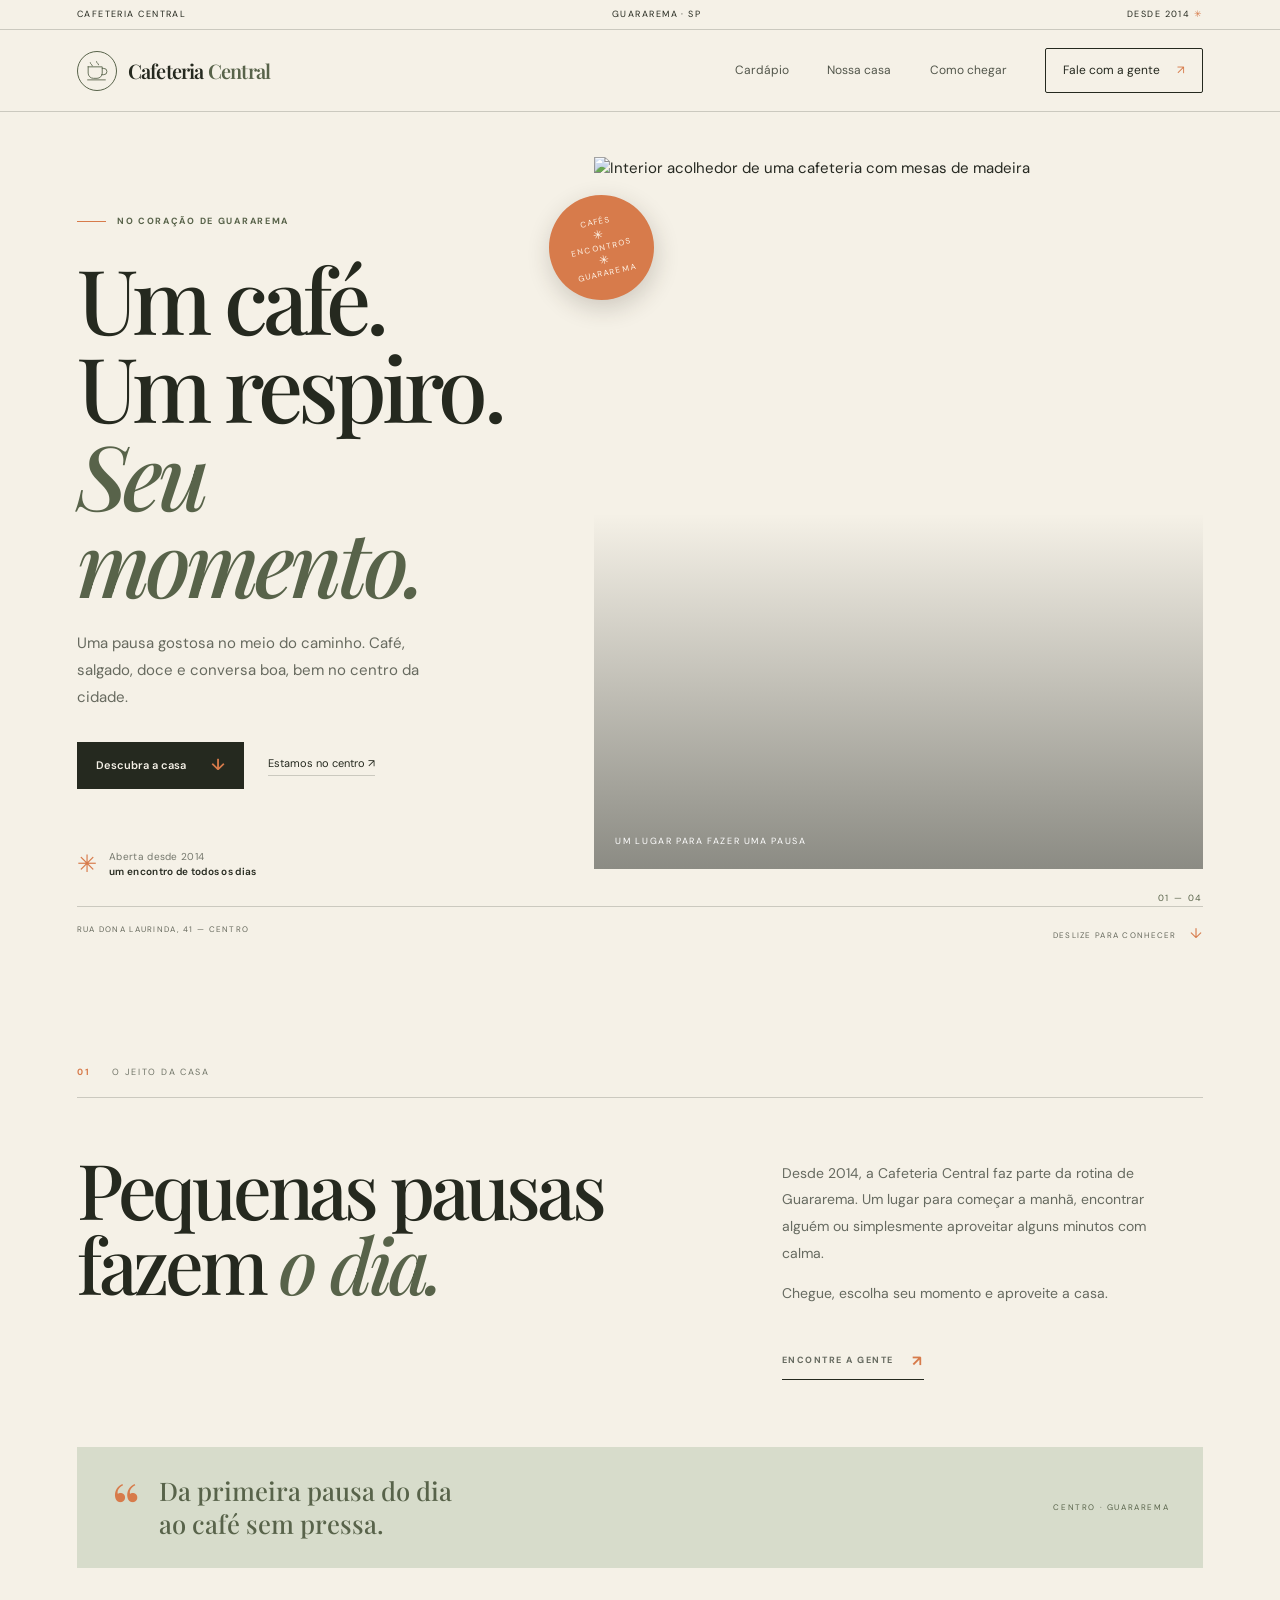
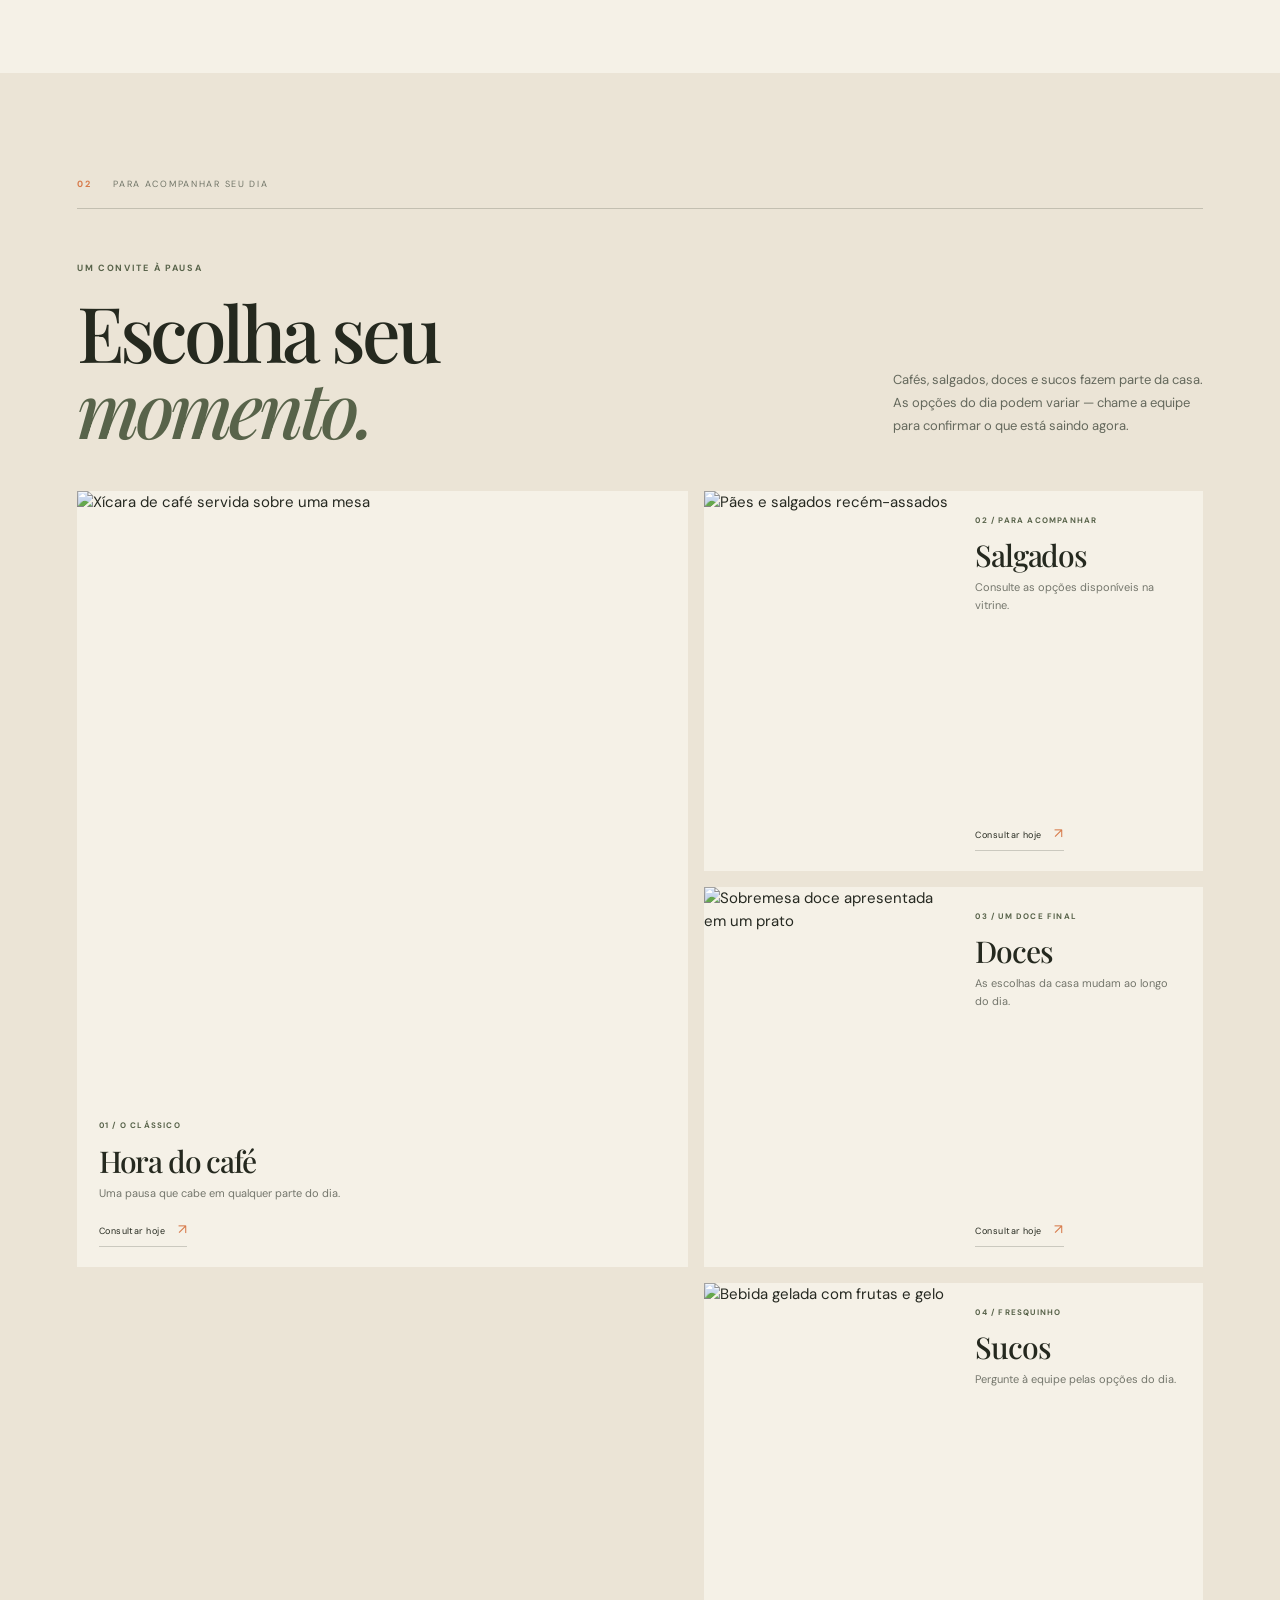
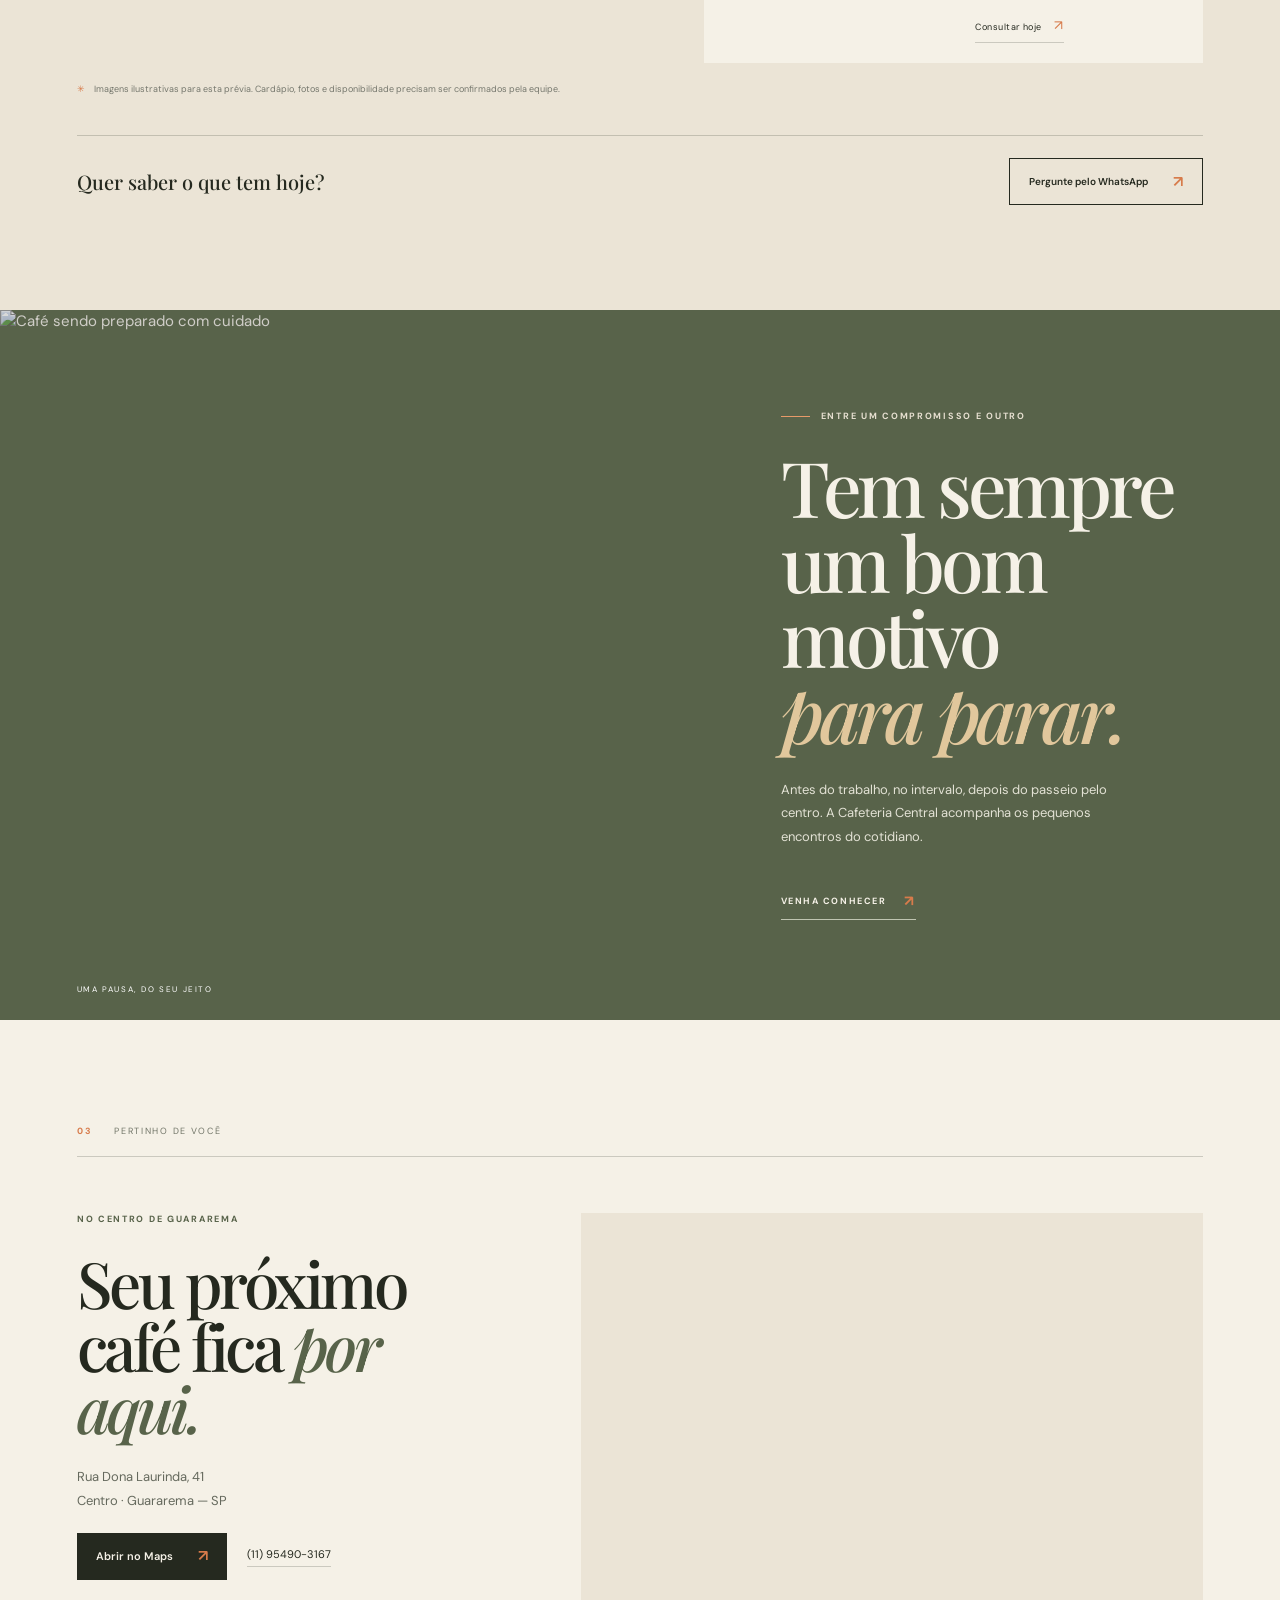
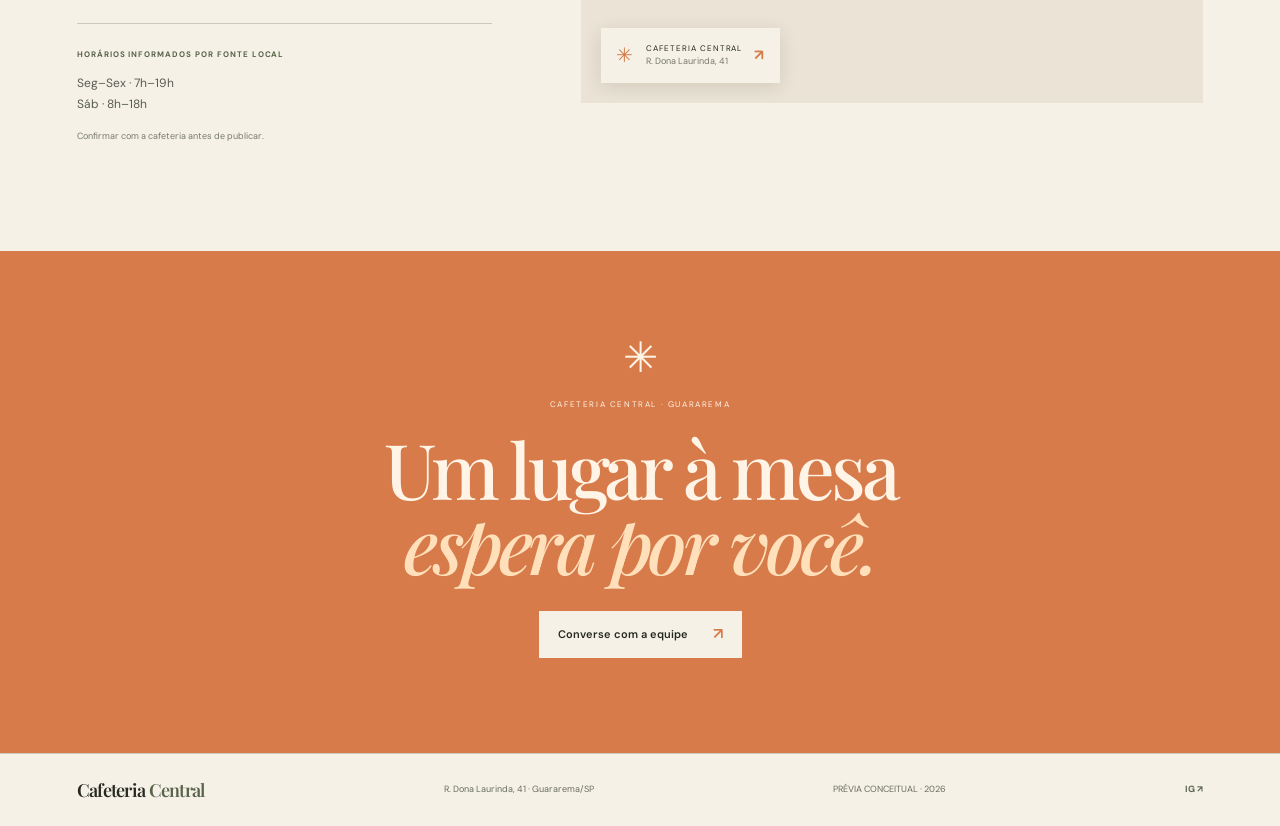
==== index.html @ 7da3eeec "Create Cafeteria Central concept prototype" ====
<!doctype html>
<html lang="pt-BR">
<head>
  <meta charset="utf-8">
  <meta name="viewport" content="width=device-width, initial-scale=1">
  <meta name="theme-color" content="#f5f1e7">
  <meta name="description" content="Uma pausa no centro de Guararema. Cafés, salgados, doces e sucos na Cafeteria Central.">
  <title>Cafeteria Central — Uma pausa no centro de Guararema</title>
  <link rel="preconnect" href="https://fonts.googleapis.com">
  <link rel="preconnect" href="https://fonts.gstatic.com" crossorigin>
  <link href="https://fonts.googleapis.com/css2?family=DM+Sans:wght@400;500;600;700&family=Playfair+Display:wght@500;600;700&display=swap" rel="stylesheet">
  <link rel="stylesheet" href="styles.css">
  <script src="script.js" defer></script>
</head>
<body>
  <a class="skip-link" href="#conteudo">Pular para o conteúdo</a>
  <div class="topline"><span>CAFETERIA CENTRAL</span><span>GUARAREMA · SP</span><span>DESDE 2014 <i aria-hidden="true">✳</i></span></div>
  <header class="site-header">
    <a class="brand" href="#inicio" aria-label="Cafeteria Central, início">
      <span class="brand-mark" aria-hidden="true"><svg viewBox="0 0 48 48"><path d="M8 17h27v12a10 10 0 0 1-10 10h-7A10 10 0 0 1 8 29V17Z"/><path d="M35 20h3a6 6 0 0 1 0 12h-4M12 9c0 3 4 3 4 6m8-8c0 3 4 3 4 6"/><path d="M7 42h34"/></svg></span>
      <span class="brand-name">Cafeteria <b>Central</b></span>
    </a>
    <button class="menu-toggle" aria-label="Abrir menu" aria-expanded="false" aria-controls="main-nav"><span></span><span></span></button>
    <nav id="main-nav" class="main-nav" aria-label="Navegação principal">
      <a href="#cardapio">Cardápio</a><a href="#sobre">Nossa casa</a><a href="#visite">Como chegar</a>
      <a class="nav-cta" href="https://wa.me/5511954903167?text=Oi%21%20Queria%20saber%20as%20op%C3%A7%C3%B5es%20de%20hoje." target="_blank" rel="noreferrer">Fale com a gente <span aria-hidden="true">↗</span></a>
    </nav>
  </header>

  <main id="conteudo">
    <section class="hero" id="inicio">
      <div class="hero-copy">
        <p class="eyebrow"><span class="eyebrow-line"></span> NO CORAÇÃO DE GUARAREMA</p>
        <h1>Um café.<br>Um respiro.<br><em>Seu momento.</em></h1>
        <p class="hero-text">Uma pausa gostosa no meio do caminho. Café, salgado, doce e conversa boa, bem no centro da cidade.</p>
        <div class="hero-actions"><a class="button button-dark" href="#cardapio">Descubra a casa <span aria-hidden="true">↓</span></a><a class="text-link" href="#visite">Estamos no centro <span aria-hidden="true">↗</span></a></div>
        <div class="hero-note"><span class="note-star" aria-hidden="true">✳</span><span>Aberta desde 2014<br><b>um encontro de todos os dias</b></span></div>
      </div>
      <div class="hero-visual">
        <div class="photo photo-hero"><img src="https://images.unsplash.com/photo-1445116572660-236099ec97a0?auto=format&fit=crop&w=1400&q=85" alt="Interior acolhedor de uma cafeteria com mesas de madeira" fetchpriority="high"><span class="photo-caption">UM LUGAR PARA FAZER UMA PAUSA</span></div>
        <div class="stamp" aria-label="Cafés, bons encontros e Guararema"><span>CAFÉS</span><i>✳</i><span>ENCONTROS</span><i>✳</i><span>GUARAREMA</span></div>
        <span class="hero-number">01 — 04</span>
      </div>
      <div class="hero-bottom"><span>RUA DONA LAURINDA, 41 — CENTRO</span><span>DESLIZE PARA CONHECER <span aria-hidden="true">↓</span></span></div>
    </section>

    <section class="intro section-pad" id="sobre">
      <div class="section-index"><span>01</span><span>O JEITO DA CASA</span></div>
      <div class="intro-grid">
        <h2>Pequenas pausas<br>fazem <em>o dia.</em></h2>
        <div class="intro-copy"><p>Desde 2014, a Cafeteria Central faz parte da rotina de Guararema. Um lugar para começar a manhã, encontrar alguém ou simplesmente aproveitar alguns minutos com calma.</p><p>Chegue, escolha seu momento e aproveite a casa.</p><a href="#visite" class="under-link">ENCONTRE A GENTE <span aria-hidden="true">↗</span></a></div>
      </div>
      <div class="quote-strip"><span class="quote-mark" aria-hidden="true">“</span><p>Da primeira pausa do dia<br>ao café sem pressa.</p><span class="quote-location">CENTRO · GUARAREMA</span></div>
    </section>

    <section class="menu-section section-pad" id="cardapio">
      <div class="section-index"><span>02</span><span>PARA ACOMPANHAR SEU DIA</span></div>
      <div class="menu-heading"><div><p class="eyebrow">UM CONVITE À PAUSA</p><h2>Escolha seu<br><em>momento.</em></h2></div><p class="menu-intro">Cafés, salgados, doces e sucos fazem parte da casa. As opções do dia podem variar — chame a equipe para confirmar o que está saindo agora.</p></div>
      <div class="menu-grid">
        <article class="menu-card menu-card-large"><img src="https://images.unsplash.com/photo-1509042239860-f550ce710b93?auto=format&fit=crop&w=1100&q=85" alt="Xícara de café servida sobre uma mesa" loading="lazy"><div class="menu-card-label"><span>01 / O CLÁSSICO</span><h3>Hora do café</h3><p>Uma pausa que cabe em qualquer parte do dia.</p><a href="https://wa.me/5511954903167?text=Oi%21%20Quais%20caf%C3%A9s%20voc%C3%AAs%20t%C3%AAm%20hoje%3F" target="_blank" rel="noreferrer" aria-label="Consultar cafés disponíveis no WhatsApp">Consultar hoje <span aria-hidden="true">↗</span></a></div></article>
        <article class="menu-card"><img src="https://images.unsplash.com/photo-1608198093002-ad4e005484df?auto=format&fit=crop&w=900&q=85" alt="Pães e salgados recém-assados" loading="lazy"><div class="menu-card-label"><span>02 / PARA ACOMPANHAR</span><h3>Salgados</h3><p>Consulte as opções disponíveis na vitrine.</p><a href="https://wa.me/5511954903167?text=Oi%21%20Quais%20salgados%20est%C3%A3o%20dispon%C3%ADveis%20hoje%3F" target="_blank" rel="noreferrer">Consultar hoje <span aria-hidden="true">↗</span></a></div></article>
        <article class="menu-card"><img src="https://images.unsplash.com/photo-1488477181946-6428a0291777?auto=format&fit=crop&w=900&q=85" alt="Sobremesa doce apresentada em um prato" loading="lazy"><div class="menu-card-label"><span>03 / UM DOCE FINAL</span><h3>Doces</h3><p>As escolhas da casa mudam ao longo do dia.</p><a href="https://wa.me/5511954903167?text=Oi%21%20Quais%20doces%20voc%C3%AAs%20t%C3%AAm%20hoje%3F" target="_blank" rel="noreferrer">Consultar hoje <span aria-hidden="true">↗</span></a></div></article>
        <article class="menu-card menu-card-wide"><img src="https://images.unsplash.com/photo-1556679343-c7306c1976bc?auto=format&fit=crop&w=1000&q=85" alt="Bebida gelada com frutas e gelo" loading="lazy"><div class="menu-card-label"><span>04 / FRESQUINHO</span><h3>Sucos</h3><p>Pergunte à equipe pelas opções do dia.</p><a href="https://wa.me/5511954903167?text=Oi%21%20Quais%20sucos%20est%C3%A3o%20dispon%C3%ADveis%20hoje%3F" target="_blank" rel="noreferrer">Consultar hoje <span aria-hidden="true">↗</span></a></div></article>
      </div>
      <p class="image-disclaimer"><span aria-hidden="true">✳</span> Imagens ilustrativas para esta prévia. Cardápio, fotos e disponibilidade precisam ser confirmados pela equipe.</p>
      <div class="menu-cta"><span>Quer saber o que tem hoje?</span><a class="button button-outline" href="https://wa.me/5511954903167?text=Oi%21%20Queria%20consultar%20as%20op%C3%A7%C3%B5es%20de%20hoje." target="_blank" rel="noreferrer">Pergunte pelo WhatsApp <span aria-hidden="true">↗</span></a></div>
    </section>

    <section class="pause-section">
      <div class="pause-image"><img src="https://images.unsplash.com/photo-1442512595331-e89e73853f31?auto=format&fit=crop&w=1600&q=85" alt="Café sendo preparado com cuidado" loading="lazy"><span>UMA PAUSA, DO SEU JEITO</span></div>
      <div class="pause-copy"><p class="eyebrow"><span class="eyebrow-line"></span> ENTRE UM COMPROMISSO E OUTRO</p><h2>Tem sempre<br>um bom motivo<br><em>para parar.</em></h2><p>Antes do trabalho, no intervalo, depois do passeio pelo centro. A Cafeteria Central acompanha os pequenos encontros do cotidiano.</p><a class="under-link" href="#visite">VENHA CONHECER <span aria-hidden="true">↗</span></a></div>
    </section>

    <section class="visit-section section-pad" id="visite">
      <div class="section-index"><span>03</span><span>PERTINHO DE VOCÊ</span></div>
      <div class="visit-grid"><div class="visit-copy"><p class="eyebrow">NO CENTRO DE GUARAREMA</p><h2>Seu próximo<br>café fica <em>por aqui.</em></h2><p>Rua Dona Laurinda, 41<br>Centro · Guararema — SP</p><div class="visit-actions"><a class="button button-dark" href="https://www.google.com/maps/search/?api=1&query=R.+Dona+Laurinda%2C+41%2C+Guararema%2C+SP" target="_blank" rel="noreferrer">Abrir no Maps <span aria-hidden="true">↗</span></a><a class="text-link" href="https://wa.me/5511954903167" target="_blank" rel="noreferrer">(11) 95490-3167</a></div><div class="hours"><span>HORÁRIOS INFORMADOS POR FONTE LOCAL</span><p>Seg–Sex · 7h–19h<br>Sáb · 8h–18h</p><small>Confirmar com a cafeteria antes de publicar.</small></div></div>
        <div class="map-wrap"><iframe title="Mapa da região da Cafeteria Central, em Guararema" src="https://maps.google.com/maps?q=R.%20Dona%20Laurinda%2C%2041%2C%20Guararema%2C%20SP&t=&z=16&ie=UTF8&iwloc=&output=embed" loading="lazy" referrerpolicy="no-referrer-when-downgrade"></iframe><a href="https://www.google.com/maps/search/?api=1&query=R.+Dona+Laurinda,+41,+Guararema,+SP" target="_blank" rel="noreferrer" class="map-pin"><span aria-hidden="true">✳</span><span>CAFETERIA CENTRAL<br><small>R. Dona Laurinda, 41</small></span><b>↗</b></a></div></div>
    </section>

    <section class="closing"><div class="closing-sun" aria-hidden="true">✳</div><p>CAFETERIA CENTRAL · GUARAREMA</p><h2>Um lugar à mesa<br><em>espera por você.</em></h2><a class="button button-light" href="https://wa.me/5511954903167?text=Oi%21%20Estou%20pensando%20em%20passar%20a%C3%AD.%20Queria%20confirmar%20o%20hor%C3%A1rio%20e%20as%20op%C3%A7%C3%B5es%20de%20hoje." target="_blank" rel="noreferrer">Converse com a equipe <span aria-hidden="true">↗</span></a></section>
  </main>
  <footer class="site-footer"><a class="footer-brand" href="#inicio">Cafeteria <b>Central</b></a><span>R. Dona Laurinda, 41 · Guararema/SP</span><span>PRÉVIA CONCEITUAL · 2026</span><a href="https://www.instagram.com/" target="_blank" rel="noreferrer" aria-label="Instagram">IG ↗</a></footer>
</body>
</html>
---- styles.css ----
:root{--paper:#f5f1e7;--paper2:#ebe4d6;--ink:#25291f;--olive:#58634a;--olive2:#d7dccb;--orange:#d77b4b;--line:rgba(37,41,31,.2);--sans:"DM Sans",Arial,sans-serif;--serif:"Playfair Display",Georgia,serif;--pad:clamp(22px,6vw,92px)}*{box-sizing:border-box}html{scroll-behavior:smooth}body{margin:0;background:var(--paper);color:var(--ink);font-family:var(--sans);font-size:15px;line-height:1.55}a{color:inherit;text-decoration:none}img{width:100%;height:100%;display:block;object-fit:cover}.skip-link{position:absolute;left:-999px;top:0;z-index:20;background:var(--ink);color:white;padding:12px}.skip-link:focus{left:10px;top:10px}.topline{height:30px;padding:0 var(--pad);display:flex;justify-content:space-between;align-items:center;border-bottom:1px solid var(--line);font-size:9px;letter-spacing:.16em}.topline i{color:var(--orange);font-style:normal}.site-header{height:82px;padding:0 var(--pad);display:flex;align-items:center;justify-content:space-between;border-bottom:1px solid var(--line);position:relative;z-index:5;background:var(--paper)}.brand{display:flex;gap:11px;align-items:center}.brand-mark{width:40px;height:40px;border:1px solid var(--olive);border-radius:50%;display:grid;place-items:center;color:var(--olive)}.brand-mark svg{width:25px;fill:none;stroke:currentColor;stroke-width:1.7;stroke-linecap:round;stroke-linejoin:round}.brand-name,.footer-brand{font:600 20px var(--serif);letter-spacing:-.04em}.brand-name b,.footer-brand b{color:var(--olive);font-weight:600}.main-nav{display:flex;align-items:center;gap:clamp(18px,3vw,43px);font-size:12px}.main-nav>a:not(.nav-cta){color:#52564b}.main-nav>a:hover,.text-link:hover,.under-link:hover{color:var(--orange)}.nav-cta{padding:12px 17px;border:1px solid var(--ink);border-radius:2px}.nav-cta span{margin-left:14px;color:var(--orange)}.menu-toggle{display:none}.hero{padding:45px var(--pad) 0;min-height:690px;display:grid;grid-template-columns:.82fr 1.18fr;grid-template-rows:1fr auto;column-gap:4vw;position:relative}.hero-copy{padding:58px 0 24px;position:relative;z-index:1}.eyebrow{font-size:9px;font-weight:700;letter-spacing:.19em;color:var(--olive);display:flex;gap:11px;align-items:center;margin:0 0 25px}.eyebrow-line{display:block;height:1px;width:29px;background:var(--orange)}h1,h2,h3,p{margin-top:0}h1,h2{font-family:var(--serif);font-weight:500;letter-spacing:-.055em;line-height:.98}h1{font-size:clamp(54px,7vw,105px);margin-bottom:25px}h1 em,h2 em{color:var(--olive);font-style:italic;font-weight:500}.hero-text{max-width:360px;color:#676a5f;font-size:15px;line-height:1.8}.hero-actions{display:flex;align-items:center;gap:24px;margin-top:31px}.button{min-height:47px;padding:0 19px;display:inline-flex;align-items:center;justify-content:center;gap:25px;font-size:11px;font-weight:600;transition:transform .2s,background .2s,color .2s}.button:hover{transform:translateY(-2px)}.button-dark{background:var(--ink);color:var(--paper)}.button-dark span,.button-outline span,.button-light span{font-size:16px;color:var(--orange)}.text-link{font-size:11px;border-bottom:1px solid var(--line);padding-bottom:3px}.hero-note{display:flex;align-items:center;gap:12px;margin-top:57px;color:#74776c;font-size:10px;line-height:1.5;letter-spacing:.03em}.hero-note b{color:var(--ink);font-weight:600}.note-star{font-size:24px;color:var(--orange)}.hero-visual{min-height:500px;position:relative;padding:0 0 37px 2vw}.photo-hero{position:relative;height:100%;min-height:490px;overflow:hidden}.photo-hero img{filter:saturate(.72)}.photo-hero:after{content:"";position:absolute;inset:50% 0 0;background:linear-gradient(transparent,rgba(24,28,23,.48))}.photo-caption{position:absolute;bottom:20px;left:21px;z-index:1;color:white;font-size:9px;letter-spacing:.18em}.stamp{position:absolute;left:-20px;top:38px;width:105px;height:105px;border-radius:50%;background:var(--orange);color:#fff4e7;display:flex;flex-direction:column;justify-content:center;align-items:center;font-size:8px;line-height:1.3;letter-spacing:.15em;transform:rotate(-13deg);box-shadow:0 8px 25px #30281e33}.stamp i{font-size:12px;font-style:normal}.hero-number{position:absolute;bottom:0;right:0;color:var(--olive);font-size:9px;letter-spacing:.2em}.hero-bottom{grid-column:1/-1;display:flex;justify-content:space-between;padding:16px 0;border-top:1px solid var(--line);font-size:8px;letter-spacing:.16em;color:#66695d}.hero-bottom span:last-child span{color:var(--orange);font-size:14px;padding-left:10px}.section-pad{padding:105px var(--pad)}.section-index{display:flex;gap:22px;align-items:center;color:#717568;font-size:9px;letter-spacing:.19em;padding-bottom:17px;border-bottom:1px solid var(--line)}.section-index span:first-child{color:var(--orange);font-weight:700}.intro-grid{padding:53px 0 67px;display:grid;grid-template-columns:1fr .7fr;gap:8vw}.intro h2,.menu-heading h2,.visit-copy h2{font-size:clamp(44px,6vw,82px);margin:0}.intro-copy{max-width:400px;padding-top:9px;color:#666a60;font-size:14px}.intro-copy p{line-height:1.9}.under-link{display:inline-flex;gap:18px;align-items:center;border-bottom:1px solid var(--ink);padding:12px 0 6px;font-size:9px;letter-spacing:.17em;font-weight:700;margin-top:17px}.under-link span{color:var(--orange);font-size:15px}.quote-strip{display:flex;align-items:center;gap:18px;background:var(--olive2);padding:27px 34px;color:var(--olive)}.quote-mark{font:72px/.8 var(--serif);color:var(--orange)}.quote-strip p{font:500 clamp(18px,2vw,26px)/1.3 var(--serif);margin:0}.quote-location{margin-left:auto;font-size:8px;letter-spacing:.2em}.menu-section{background:var(--paper2)}.menu-heading{display:flex;justify-content:space-between;align-items:end;padding:53px 0 46px}.menu-heading h2{font-size:clamp(48px,6vw,83px)}.menu-heading .eyebrow{margin-bottom:18px}.menu-intro{max-width:310px;color:#64685c;font-size:13px;line-height:1.8;margin:0 0 7px}.menu-grid{display:grid;grid-template-columns:1.1fr .9fr;gap:16px}.menu-card{min-height:380px;background:var(--paper);display:grid;grid-template-columns:1fr 1fr;overflow:hidden}.menu-card>img{min-height:100%;filter:saturate(.78)}.menu-card-large{grid-row:span 2;grid-template-columns:1fr;grid-template-rows:1fr auto}.menu-card-large>img{height:370px;min-height:0}.menu-card-wide{grid-column:2}.menu-card-label{padding:23px 22px 20px;display:flex;flex-direction:column;align-items:flex-start}.menu-card-label>span{font-size:8px;letter-spacing:.15em;color:var(--olive);font-weight:700}.menu-card-label h3{font:500 30px/1.1 var(--serif);letter-spacing:-.04em;margin:13px 0 7px}.menu-card-label p{font-size:11px;color:#74766c;line-height:1.6;margin:0 0 17px}.menu-card-label a{font-size:9px;letter-spacing:.05em;border-bottom:1px solid var(--line);padding-bottom:5px;margin-top:auto}.menu-card-label a span{color:var(--orange);padding-left:10px;font-size:14px}.image-disclaimer{font-size:9px;color:#75776d;margin:20px 0 0}.image-disclaimer span{color:var(--orange);padding-right:7px}.menu-cta{display:flex;justify-content:space-between;align-items:center;margin-top:38px;padding-top:22px;border-top:1px solid var(--line);font:500 20px var(--serif)}.button-outline{border:1px solid var(--ink);font:600 10px var(--sans)}.pause-section{display:grid;grid-template-columns:1.08fr .92fr;background:var(--olive);color:var(--paper)}.pause-image{min-height:610px;position:relative}.pause-image img{filter:saturate(.65) brightness(.85)}.pause-image span{position:absolute;bottom:25px;left:var(--pad);color:white;font-size:8px;letter-spacing:.2em}.pause-copy{padding:100px clamp(38px,7vw,112px);align-self:center}.pause-copy .eyebrow{color:#e6dfd0}.pause-copy .eyebrow-line{background:#e79a69}.pause-copy h2{font-size:clamp(49px,6vw,80px);margin:0 0 28px}.pause-copy h2 em{color:#e1c79c}.pause-copy>p:not(.eyebrow){max-width:330px;color:#e3e2d5;font-size:13px;line-height:1.8}.pause-copy .under-link{border-color:#bfc4b1;color:var(--paper)}.visit-section{background:var(--paper)}.visit-grid{display:grid;grid-template-columns:.8fr 1.2fr;gap:7vw;padding-top:56px}.visit-copy h2{font-size:clamp(44px,5vw,70px);margin-bottom:25px}.visit-copy>p:not(.eyebrow){line-height:1.8;color:#65695d;font-size:13px}.visit-actions{display:flex;align-items:center;gap:20px;margin-top:21px}.hours{border-top:1px solid var(--line);margin-top:43px;padding-top:17px}.hours>span{font-size:8px;letter-spacing:.12em;color:var(--olive);font-weight:700}.hours p{font-size:12px;line-height:1.7;margin:9px 0;color:#585c51}.hours small{font-size:9px;color:#77796e}.map-wrap{height:490px;position:relative;background:var(--paper2);overflow:hidden}.map-wrap iframe{width:100%;height:100%;border:0;filter:grayscale(.35) sepia(.12)}.map-pin{position:absolute;left:20px;bottom:20px;padding:12px 15px;background:var(--paper);display:flex;align-items:center;gap:12px;box-shadow:0 4px 18px #24291b20;font-size:8px;letter-spacing:.12em}.map-pin>span:first-child{font-size:20px;color:var(--orange)}.map-pin small{color:#77796e;font-size:9px;letter-spacing:0}.map-pin b{color:var(--orange);font-size:15px}.closing{padding:86px var(--pad) 95px;text-align:center;background:var(--orange);color:#fff4e5}.closing-sun{font-size:42px;line-height:1;margin-bottom:19px}.closing>p{font-size:8px;letter-spacing:.2em}.closing h2{font-size:clamp(46px,6vw,77px);margin:20px 0 30px}.closing h2 em{color:#ffe0bb}.button-light{background:var(--paper);color:var(--ink)}.site-footer{padding:24px var(--pad);display:flex;gap:30px;justify-content:space-between;align-items:center;border-top:1px solid var(--line);font-size:9px;color:#696d61}.footer-brand{font-size:18px;color:var(--ink)}.site-footer>a:last-child{color:var(--olive);font-weight:700}@media(max-width:850px){.hero{min-height:auto;grid-template-columns:.9fr 1.1fr;column-gap:22px;padding-top:28px}.hero-copy{padding:54px 0 15px}.hero-visual,.photo-hero{min-height:420px}.main-nav{gap:16px}.main-nav>a{font-size:10px}.menu-card{grid-template-columns:1fr;grid-template-rows:210px auto}.menu-card-large{grid-template-rows:300px auto}.menu-card-large>img{height:300px}.menu-card-label{min-height:170px}.menu-card-wide{grid-column:2}.pause-copy{padding:75px 36px}.visit-grid{gap:35px}.map-wrap{height:420px}}@media(max-width:620px){.topline{height:27px;font-size:7px;letter-spacing:.12em}.topline span:nth-child(2){display:none}.site-header{height:70px}.brand-mark{width:35px;height:35px}.brand-name{font-size:18px}.menu-toggle{display:flex;width:42px;height:42px;border:1px solid var(--line);background:transparent;align-items:center;justify-content:center;flex-direction:column;gap:5px}.menu-toggle span{width:16px;height:1px;background:var(--ink)}.main-nav{display:none;position:absolute;top:69px;left:0;right:0;background:var(--paper);padding:12px var(--pad) 22px;box-shadow:0 12px 16px #25291f16;align-items:stretch;flex-direction:column;gap:0}.main-nav.is-open{display:flex}.main-nav>a:not(.nav-cta){padding:14px 0;border-bottom:1px solid var(--line);font-size:13px}.nav-cta{margin-top:14px;text-align:center;font-size:11px}.hero{display:flex;flex-direction:column;padding:20px var(--pad) 0}.hero-copy{padding:38px 0 28px}.eyebrow{font-size:8px;margin-bottom:19px}.hero h1{font-size:clamp(56px,16vw,78px);line-height:.99}.hero-text{font-size:13px;max-width:330px}.hero-actions{gap:17px;flex-wrap:wrap}.button{min-height:45px;padding:0 15px;font-size:10px;gap:18px}.hero-note{margin-top:30px}.hero-visual{min-height:360px;padding:0 0 23px 12px}.photo-hero{min-height:350px}.stamp{width:83px;height:83px;left:-10px;top:20px;font-size:7px}.hero-number{bottom:0}.hero-bottom{font-size:7px;letter-spacing:.09em;padding:13px 0}.section-pad{padding:70px var(--pad)}.section-index{font-size:8px}.intro-grid{grid-template-columns:1fr;gap:21px;padding:35px 0 38px}.intro h2,.menu-heading h2,.visit-copy h2{font-size:clamp(44px,13vw,64px)}.intro-copy{font-size:13px}.quote-strip{padding:20px 16px;gap:10px}.quote-mark{font-size:55px}.quote-strip p{font-size:18px}.quote-location{font-size:6px;letter-spacing:.1em}.menu-heading{display:block;padding:37px 0 28px}.menu-heading h2{font-size:clamp(49px,14vw,70px)}.menu-intro{margin-top:20px;font-size:12px}.menu-grid{grid-template-columns:1fr;gap:13px}.menu-card,.menu-card-large,.menu-card-wide{grid-column:auto;grid-row:auto;grid-template-columns:1fr 1fr;grid-template-rows:1fr;min-height:250px}.menu-card>img,.menu-card-large>img{height:100%;min-height:250px}.menu-card-label{padding:18px 14px;min-height:0}.menu-card-label h3{font-size:23px;margin:11px 0 6px}.menu-card-label p{font-size:10px}.menu-card-label a{font-size:8px}.image-disclaimer{line-height:1.6}.menu-cta{margin-top:27px;align-items:flex-start;flex-direction:column;gap:14px;font-size:19px}.pause-section{grid-template-columns:1fr}.pause-image{min-height:340px}.pause-copy{padding:60px var(--pad) 70px}.pause-copy h2{font-size:clamp(49px,14vw,70px)}.visit-grid{grid-template-columns:1fr;padding-top:35px;gap:33px}.visit-copy h2{font-size:clamp(45px,12.5vw,65px)}.visit-actions{gap:14px}.hours{margin-top:31px}.map-wrap{height:330px}.closing{padding:66px var(--pad) 73px}.closing h2{font-size:clamp(46px,13vw,68px)}.site-footer{padding:20px var(--pad);display:grid;grid-template-columns:1fr auto;gap:11px}.site-footer span{font-size:8px}.site-footer span:nth-of-type(2){text-align:right}.footer-brand{grid-column:1/-1}.site-footer>a:last-child{grid-column:2;grid-row:2}}@media(prefers-reduced-motion:reduce){html{scroll-behavior:auto}*,*::before,*::after{transition:none!important;animation-duration:.01ms!important;animation-iteration-count:1!important}}
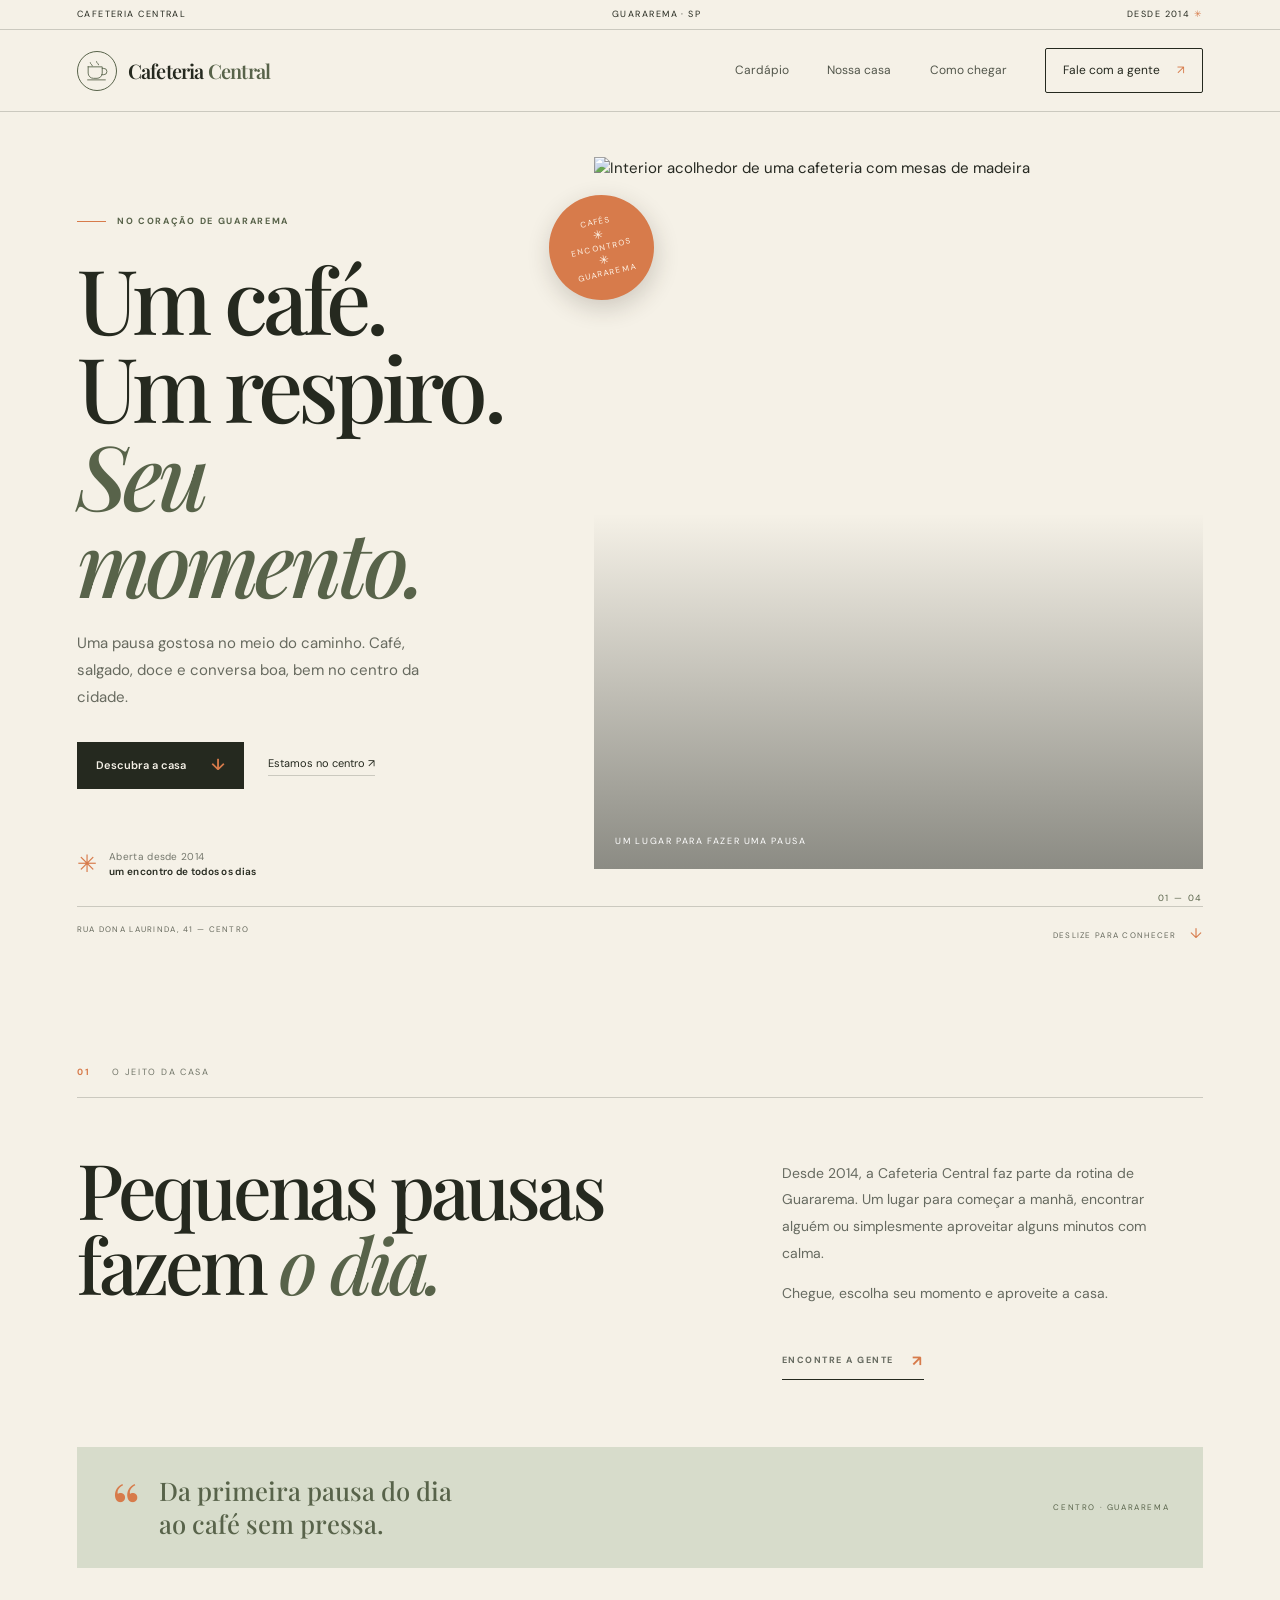
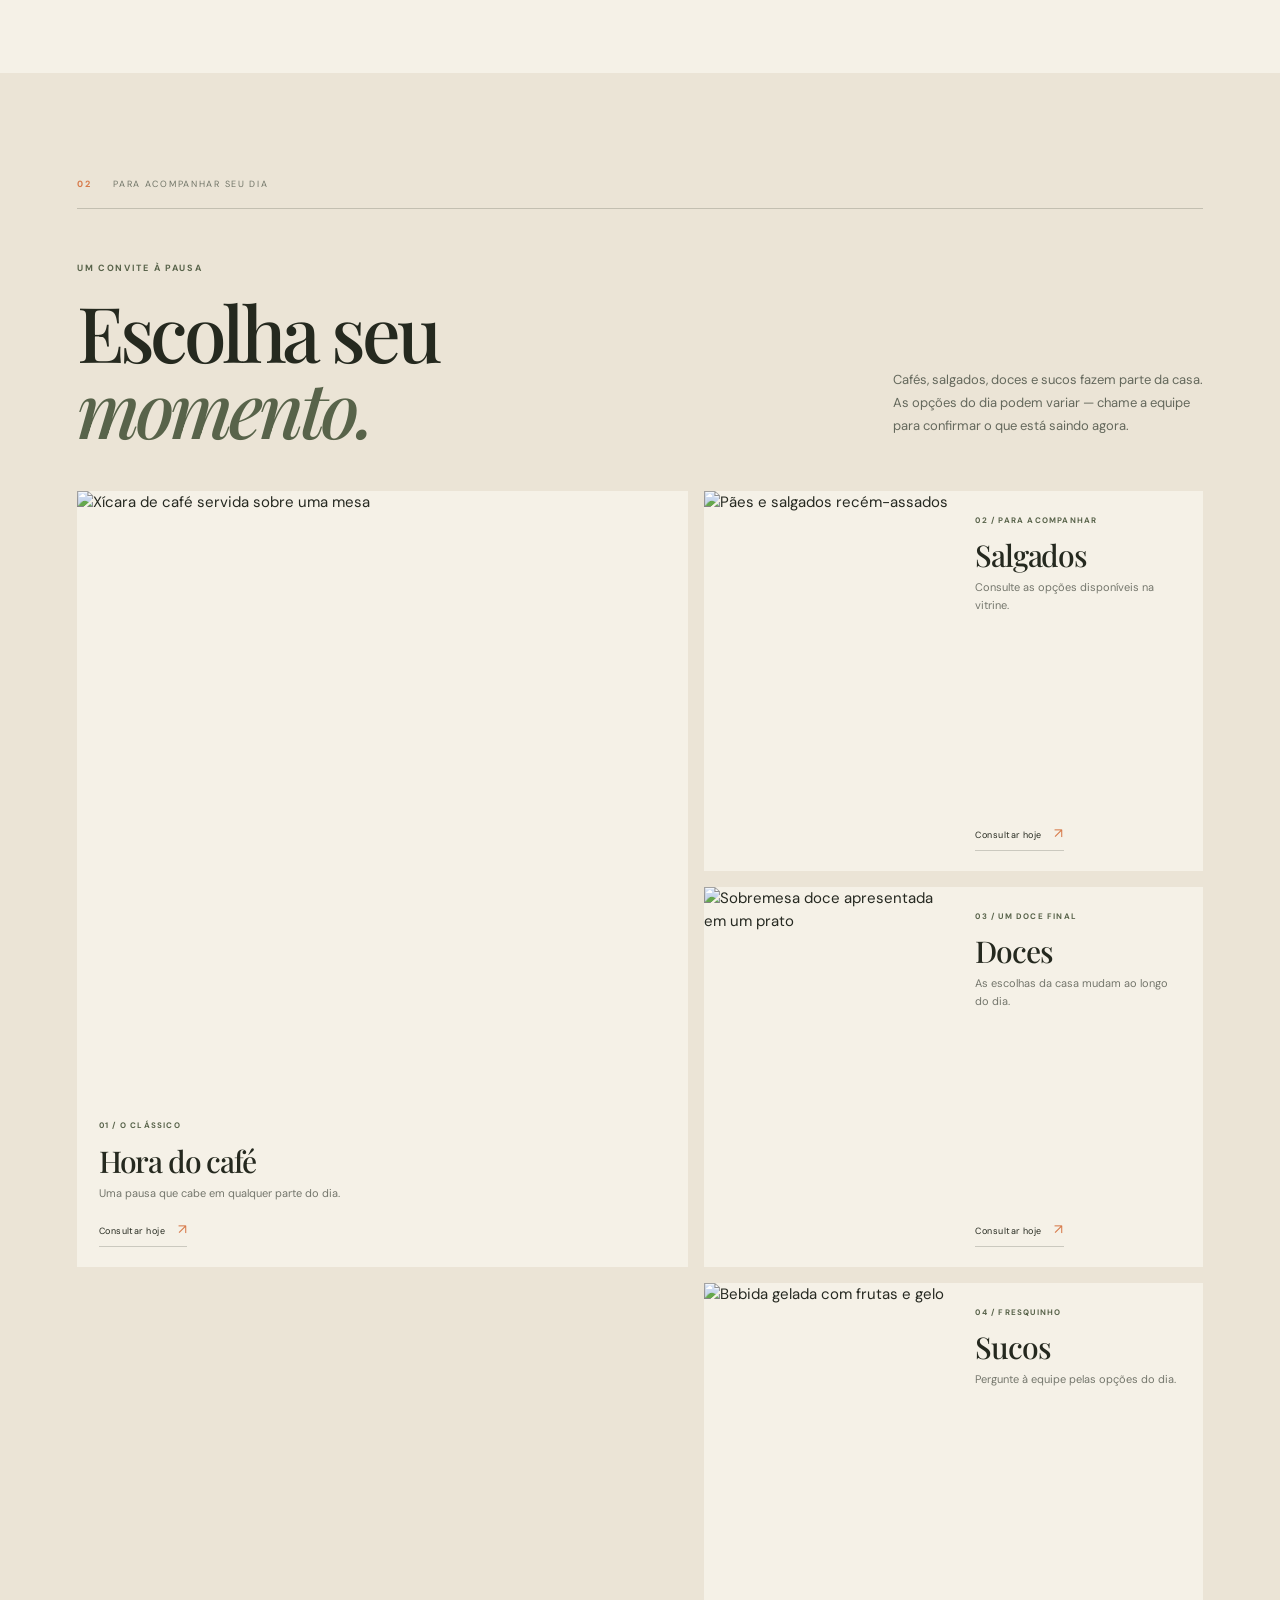
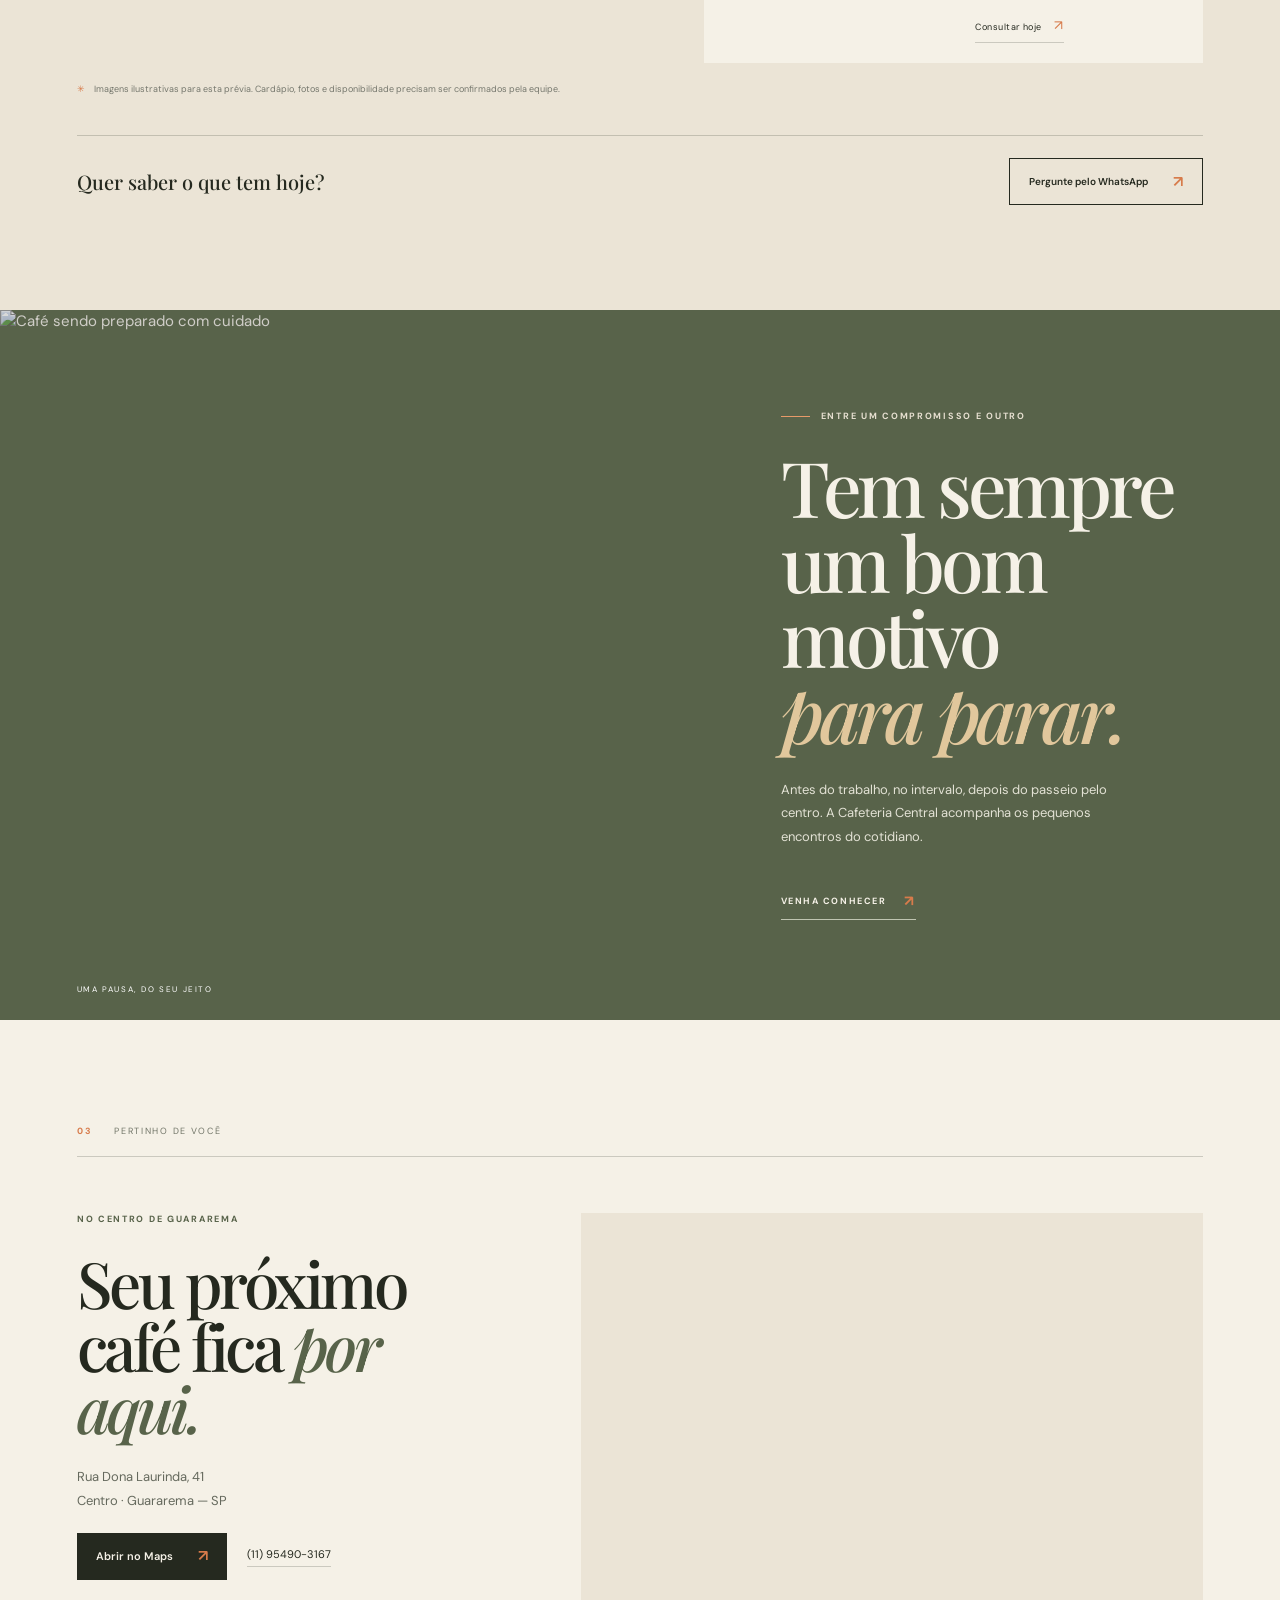
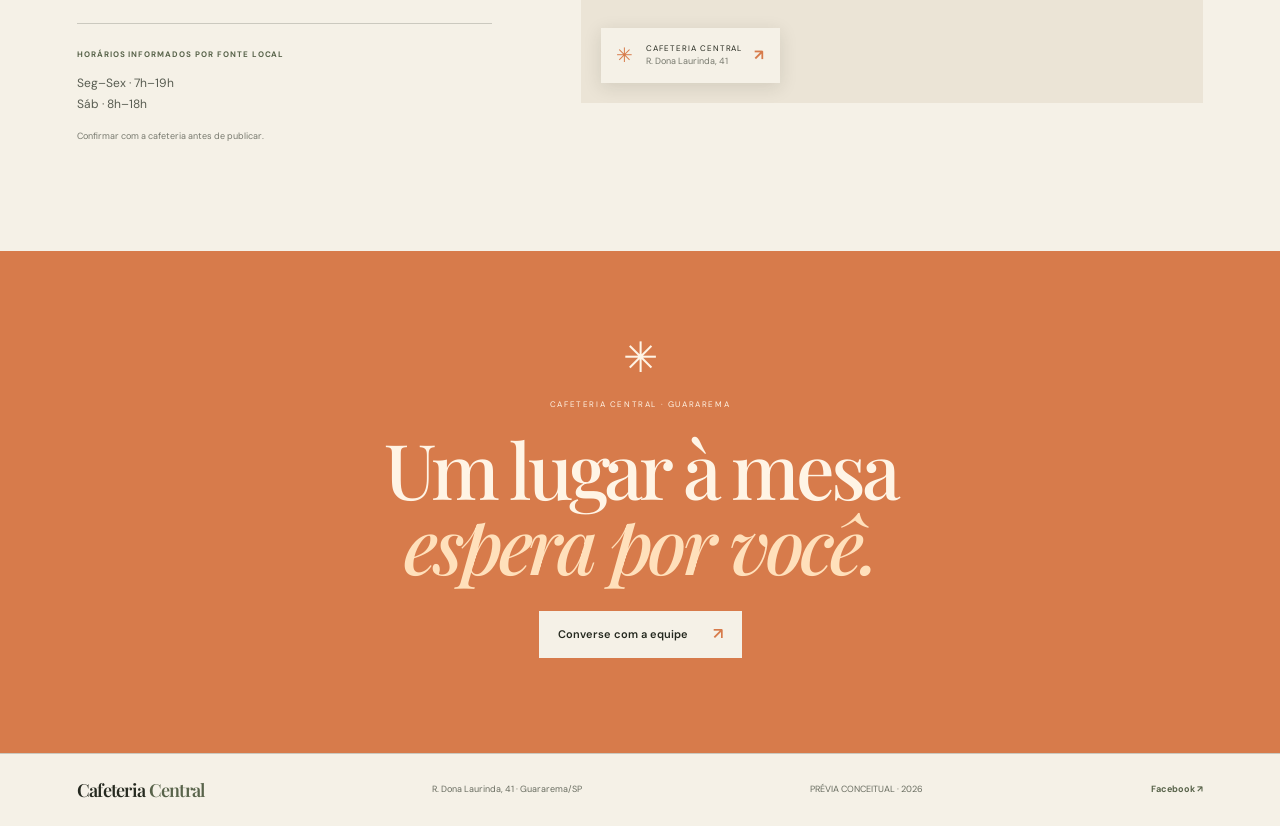
==== commit 7105d329: "Use the verified Facebook page in the footer" ====
--- a/index.html
+++ b/index.html
@@ -79,6 +79,6 @@
 
     <section class="closing"><div class="closing-sun" aria-hidden="true">✳</div><p>CAFETERIA CENTRAL · GUARAREMA</p><h2>Um lugar à mesa<br><em>espera por você.</em></h2><a class="button button-light" href="https://wa.me/5511954903167?text=Oi%21%20Estou%20pensando%20em%20passar%20a%C3%AD.%20Queria%20confirmar%20o%20hor%C3%A1rio%20e%20as%20op%C3%A7%C3%B5es%20de%20hoje." target="_blank" rel="noreferrer">Converse com a equipe <span aria-hidden="true">↗</span></a></section>
   </main>
-  <footer class="site-footer"><a class="footer-brand" href="#inicio">Cafeteria <b>Central</b></a><span>R. Dona Laurinda, 41 · Guararema/SP</span><span>PRÉVIA CONCEITUAL · 2026</span><a href="https://www.instagram.com/" target="_blank" rel="noreferrer" aria-label="Instagram">IG ↗</a></footer>
+  <footer class="site-footer"><a class="footer-brand" href="#inicio">Cafeteria <b>Central</b></a><span>R. Dona Laurinda, 41 · Guararema/SP</span><span>PRÉVIA CONCEITUAL · 2026</span><a href="https://www.facebook.com/pingadooficial" target="_blank" rel="noreferrer" aria-label="Facebook da Cafeteria Central">Facebook ↗</a></footer>
 </body>
 </html>
